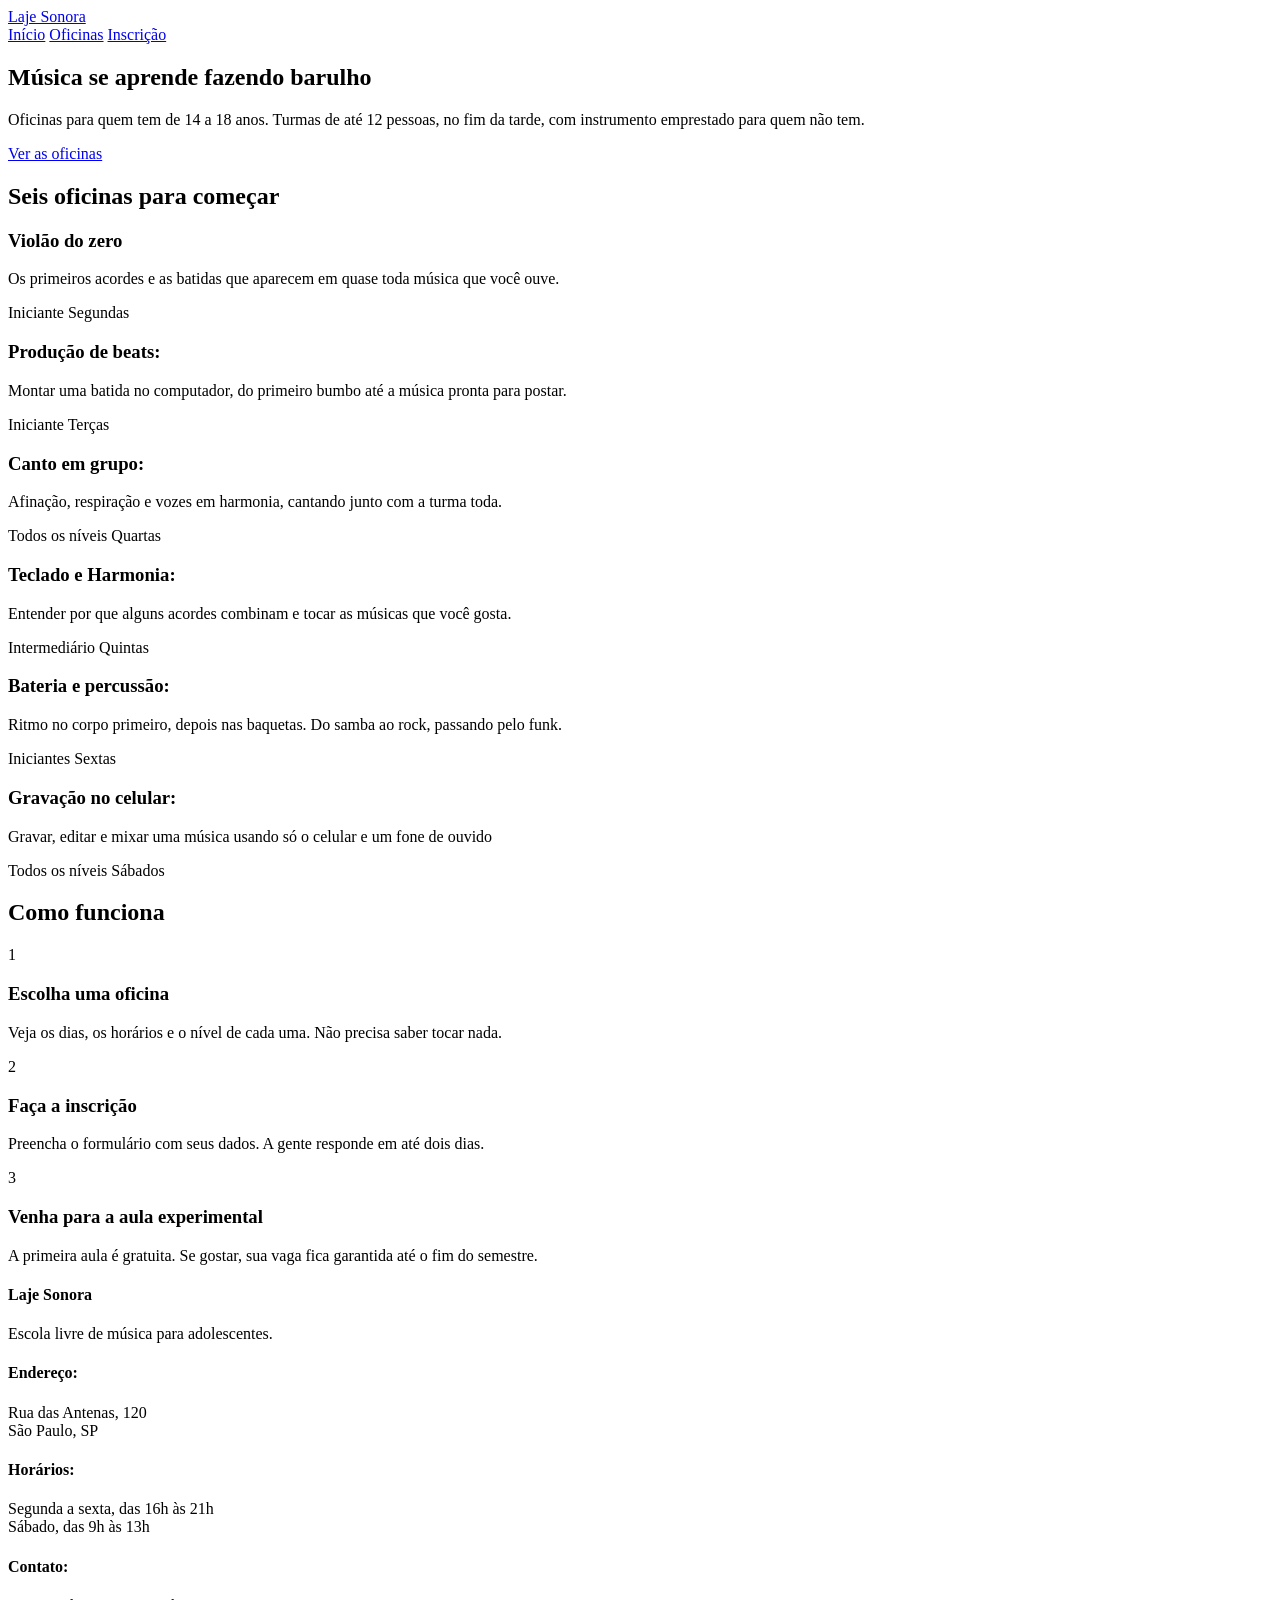
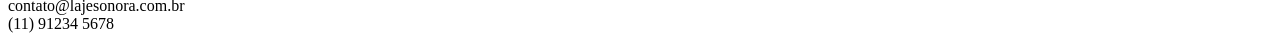
==== index.html @ d227be57 "Initial commit" ====
<!DOCTYPE html>
<html lang="pt-br">
<head>
    <meta charset="UTF-8">
    <meta name="viewport" content="width=device-width, initial-scale=1.0">
   <link rel="preconnect" href="https://fonts.googleapis.com">
<link rel="preconnect" href="https://fonts.gstatic.com" crossorigin>
<link href="https://fonts.googleapis.com/css2?family=Big+Shoulders:opsz,wght@10..72,100..900&display=swap" rel="stylesheet">
<link rel="preconnect" href="https://fonts.googleapis.com">
<link rel="preconnect" href="https://fonts.gstatic.com" crossorigin>
<link href="https://fonts.googleapis.com/css2?family=Archivo:ital,wght@0,100..900;1,100..900&family=Big+Shoulders:opsz,wght@10..72,100..900&display=swap" rel="stylesheet">
    <link rel="stylesheet" href="./index.css">
    <title>Laje Sonora | Início</title>
</head>
<body>
<header class="conteudo topo">
<a href="index.html" class="logo">Laje Sonora</a>
<nav class="menu">
<a href="index.html" class="atual">Início</a>
<a href="oficinas.html">Oficinas</a>
<a href="inscricao.html">Inscrição</a>
</nav>
</header>
<main>
    <section class="conteudo cartazes">
        <div class="cartaz cartaz-principal">
            <h1>Música se aprende fazendo barulho</h1>
        </div>
        <div class="cartaz cartaz-lateral">
            <p>Oficinas para quem tem de 14 a 18 anos. Turmas de até 12 pessoas, no fim da tarde, com instrumento emprestado para quem não tem.</p>
            <a href="oficinas.html" class="botao">Ver as oficinas</a>
        </div>
    </section>
    <section class="conteudo secao">
        <h2 class="titulo-secao">Seis oficinas para começar </h2> 
        <div class="cards">
            <article class="card">
                <div class="foto foto-azul"></div>
                <div class="card-texto">
                    <h3>Violão do zero</h3>
                    <p>Os primeiros acordes e as batidas que aparecem em quase toda música que você ouve.</p>
                    <div class="card-info">
                        <span>Iniciante</span>
                        <span>Segundas</span>
                    </div>
                </div>
            </article>
                        <article class="card">
                <div class="foto-amarela"></div>
                <div class="card-texto">
                    <h3>Produção de beats:</h3>
                    <p>Montar uma batida no computador, do primeiro bumbo até a música pronta para postar.</p>
                    <div class="card-info">
                        <span>Iniciante</span>
                        <span>Terças</span>
                    </div>
                </div>
            </article>
                <article class="card">
                <div class="foto-tinta"></div>
                <div class="card-texto">
                    <h3>Canto em grupo:</h3>
                    <p>Afinação, respiração e vozes em harmonia, cantando junto com a turma toda.</p>
                    <div class="card-info">
                        <span>Todos os níveis</span>
                        <span>Quartas</span>
                    </div>
                </div>
            </article>
             <article class="card">
                <div class="foto"></div>
                <div class="card-texto">
                    <h3>Teclado e Harmonia:</h3>
                    <p>Entender por que alguns acordes combinam e tocar as músicas que você gosta.</p>
                    <div class="card-info">
                        <span>Intermediário</span>
                        <span>Quintas</span>
                    </div>
                </div>
            </article>
        </article class="card">
                <div class="foto-azul"></div>
                <div class="card-texto">
                    <h3>Bateria e percussão:</h3>
                    <p>Ritmo no corpo primeiro, depois nas baquetas. Do samba ao rock, passando pelo funk.</p>
                    <div class="card-info">
                        <span>Iniciantes</span>
                        <span>Sextas</span>
                    </div>
                </div>
            </article>
             </article class="card">
                <div class="foto-amarela"></div>
                <div class="card-texto">
                    <h3>Gravação no celular:</h3>
                    <p>Gravar, editar e mixar uma música usando só o celular e um fone de ouvido</p>
                    <div class="card-info">
                        <span>Todos os níveis</span>
                        <span>Sábados</span>
                    </div>
                </div>
            </article>
        </div>
    </section>
    <section class="conteudo secao">
        <h2 class="titulo-secao">Como funciona</h2>
        <div class="passos">
            <div class="passo">
                <p class="passo-numero">1</p>
                <h3>Escolha uma oficina</h3>
                <p>Veja os dias, os horários e o nível de cada uma. Não precisa saber tocar nada.</p>
            </div>
            <div class="passo">
                <p class="passo-numero">2</p>
                <h3>Faça a inscrição</h3>
                <p>Preencha o formulário com seus dados. A gente responde em até dois dias.</p>
            </div>
             </div>
            <div class="passo">
                <p class="passo-numero">3</p>
                <h3>Venha para a aula experimental</h3>
                <p> A primeira aula é gratuita. Se gostar, sua vaga fica garantida até o fim do semestre.</p>
            </div>
        </div>
    </section>

</main>
<footer class="rodape">
    <div class="rodape-coluna">
        <h4>Laje Sonora</h4>
        <p>Escola livre de música para adolescentes.</p>
        <h4>Endereço: </h4>
        <p>Rua das Antenas, 120 <br> São Paulo, SP</p>
       
        <h4>Horários:</h4>
        <p>Segunda a sexta, das 16h às 21h <br>Sábado, das 9h às 13h </p>
       
        <h4>Contato:</h4>
        <p>contato@lajesonora.com.br <br>(11) 91234 5678</p>
    </div>
</footer>
</body>
</html>
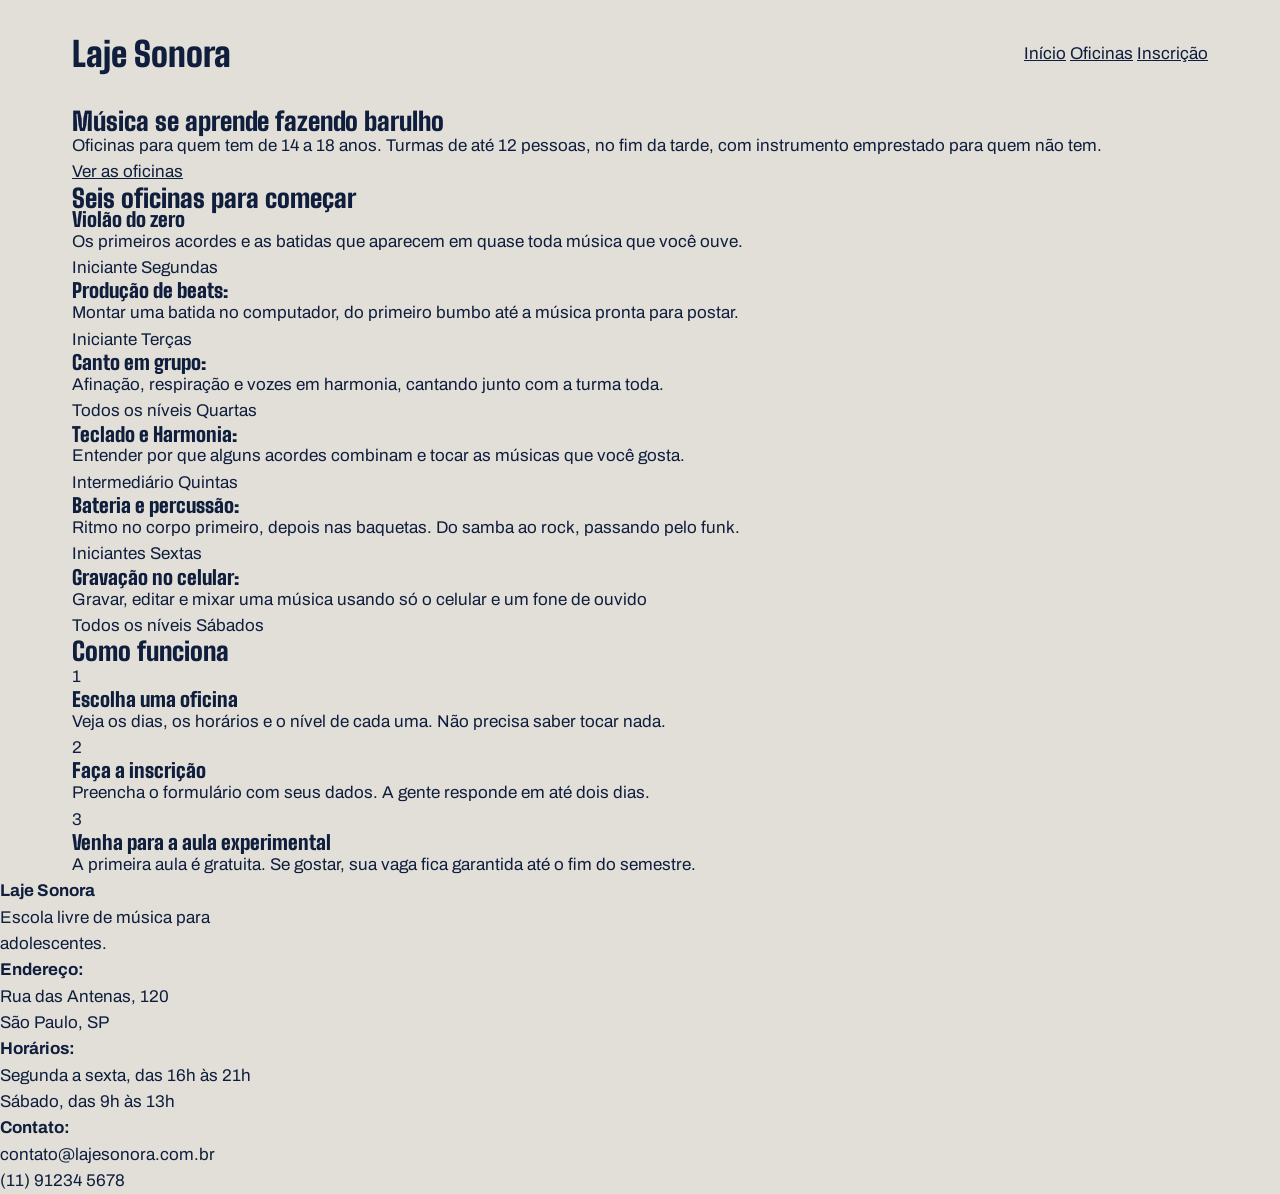
==== commit 0c574de2: "CSS geral: reset, variáveis e fontes" ====
--- a/index.html
+++ b/index.html
@@ -1,84 +1,90 @@
 <!DOCTYPE html>
 <html lang="pt-br">
+
 <head>
     <meta charset="UTF-8">
     <meta name="viewport" content="width=device-width, initial-scale=1.0">
-   <link rel="preconnect" href="https://fonts.googleapis.com">
-<link rel="preconnect" href="https://fonts.gstatic.com" crossorigin>
-<link href="https://fonts.googleapis.com/css2?family=Big+Shoulders:opsz,wght@10..72,100..900&display=swap" rel="stylesheet">
-<link rel="preconnect" href="https://fonts.googleapis.com">
-<link rel="preconnect" href="https://fonts.gstatic.com" crossorigin>
-<link href="https://fonts.googleapis.com/css2?family=Archivo:ital,wght@0,100..900;1,100..900&family=Big+Shoulders:opsz,wght@10..72,100..900&display=swap" rel="stylesheet">
+    <link rel="preconnect" href="https://fonts.googleapis.com">
+    <link rel="preconnect" href="https://fonts.gstatic.com" crossorigin>
+    <link href="https://fonts.googleapis.com/css2?family=Big+Shoulders:opsz,wght@10..72,100..900&display=swap"
+        rel="stylesheet">
+    <link rel="preconnect" href="https://fonts.googleapis.com">
+    <link rel="preconnect" href="https://fonts.gstatic.com" crossorigin>
+    <link
+        href="https://fonts.googleapis.com/css2?family=Archivo:ital,wght@0,100..900;1,100..900&family=Big+Shoulders:opsz,wght@10..72,100..900&display=swap"
+        rel="stylesheet">
     <link rel="stylesheet" href="./index.css">
     <title>Laje Sonora | Início</title>
 </head>
+
 <body>
-<header class="conteudo topo">
-<a href="index.html" class="logo">Laje Sonora</a>
-<nav class="menu">
-<a href="index.html" class="atual">Início</a>
-<a href="oficinas.html">Oficinas</a>
-<a href="inscricao.html">Inscrição</a>
-</nav>
-</header>
-<main>
-    <section class="conteudo cartazes">
-        <div class="cartaz cartaz-principal">
-            <h1>Música se aprende fazendo barulho</h1>
-        </div>
-        <div class="cartaz cartaz-lateral">
-            <p>Oficinas para quem tem de 14 a 18 anos. Turmas de até 12 pessoas, no fim da tarde, com instrumento emprestado para quem não tem.</p>
-            <a href="oficinas.html" class="botao">Ver as oficinas</a>
-        </div>
-    </section>
-    <section class="conteudo secao">
-        <h2 class="titulo-secao">Seis oficinas para começar </h2> 
-        <div class="cards">
-            <article class="card">
-                <div class="foto foto-azul"></div>
-                <div class="card-texto">
-                    <h3>Violão do zero</h3>
-                    <p>Os primeiros acordes e as batidas que aparecem em quase toda música que você ouve.</p>
-                    <div class="card-info">
-                        <span>Iniciante</span>
-                        <span>Segundas</span>
+    <header class="conteudo topo">
+        <a href="index.html" class="logo">Laje Sonora</a>
+        <nav class="menu">
+            <a href="index.html" class="atual">Início</a>
+            <a href="oficinas.html">Oficinas</a>
+            <a href="inscricao.html">Inscrição</a>
+        </nav>
+    </header>
+    <main>
+        <section class="conteudo cartazes">
+            <div class="cartaz cartaz-principal">
+                <h1>Música se aprende fazendo barulho</h1>
+            </div>
+            <div class="cartaz cartaz-lateral">
+                <p>Oficinas para quem tem de 14 a 18 anos. Turmas de até 12 pessoas, no fim da tarde, com instrumento
+                    emprestado para quem não tem.</p>
+                <a href="oficinas.html" class="botao">Ver as oficinas</a>
+            </div>
+        </section>
+        <section class="conteudo secao">
+            <h2 class="titulo-secao">Seis oficinas para começar </h2>
+            <div class="cards">
+                <article class="card">
+                    <div class="foto foto-azul"></div>
+                    <div class="card-texto">
+                        <h3>Violão do zero</h3>
+                        <p>Os primeiros acordes e as batidas que aparecem em quase toda música que você ouve.</p>
+                        <div class="card-info">
+                            <span>Iniciante</span>
+                            <span>Segundas</span>
+                        </div>
                     </div>
-                </div>
-            </article>
-                        <article class="card">
-                <div class="foto-amarela"></div>
-                <div class="card-texto">
-                    <h3>Produção de beats:</h3>
-                    <p>Montar uma batida no computador, do primeiro bumbo até a música pronta para postar.</p>
-                    <div class="card-info">
-                        <span>Iniciante</span>
-                        <span>Terças</span>
+                </article>
+                <article class="card">
+                    <div class="foto-amarela"></div>
+                    <div class="card-texto">
+                        <h3>Produção de beats:</h3>
+                        <p>Montar uma batida no computador, do primeiro bumbo até a música pronta para postar.</p>
+                        <div class="card-info">
+                            <span>Iniciante</span>
+                            <span>Terças</span>
+                        </div>
                     </div>
-                </div>
-            </article>
+                </article>
                 <article class="card">
-                <div class="foto-tinta"></div>
-                <div class="card-texto">
-                    <h3>Canto em grupo:</h3>
-                    <p>Afinação, respiração e vozes em harmonia, cantando junto com a turma toda.</p>
-                    <div class="card-info">
-                        <span>Todos os níveis</span>
-                        <span>Quartas</span>
+                    <div class="foto-tinta"></div>
+                    <div class="card-texto">
+                        <h3>Canto em grupo:</h3>
+                        <p>Afinação, respiração e vozes em harmonia, cantando junto com a turma toda.</p>
+                        <div class="card-info">
+                            <span>Todos os níveis</span>
+                            <span>Quartas</span>
+                        </div>
                     </div>
-                </div>
-            </article>
-             <article class="card">
-                <div class="foto"></div>
-                <div class="card-texto">
-                    <h3>Teclado e Harmonia:</h3>
-                    <p>Entender por que alguns acordes combinam e tocar as músicas que você gosta.</p>
-                    <div class="card-info">
-                        <span>Intermediário</span>
-                        <span>Quintas</span>
+                </article>
+                <article class="card">
+                    <div class="foto"></div>
+                    <div class="card-texto">
+                        <h3>Teclado e Harmonia:</h3>
+                        <p>Entender por que alguns acordes combinam e tocar as músicas que você gosta.</p>
+                        <div class="card-info">
+                            <span>Intermediário</span>
+                            <span>Quintas</span>
+                        </div>
                     </div>
-                </div>
-            </article>
-        </article class="card">
+                </article>
+                </article class="card">
                 <div class="foto-azul"></div>
                 <div class="card-texto">
                     <h3>Bateria e percussão:</h3>
@@ -88,8 +94,8 @@
                         <span>Sextas</span>
                     </div>
                 </div>
-            </article>
-             </article class="card">
+                </article>
+                </article class="card">
                 <div class="foto-amarela"></div>
                 <div class="card-texto">
                     <h3>Gravação no celular:</h3>
@@ -99,45 +105,54 @@
                         <span>Sábados</span>
                     </div>
                 </div>
-            </article>
-        </div>
-    </section>
-    <section class="conteudo secao">
-        <h2 class="titulo-secao">Como funciona</h2>
-        <div class="passos">
-            <div class="passo">
-                <p class="passo-numero">1</p>
-                <h3>Escolha uma oficina</h3>
-                <p>Veja os dias, os horários e o nível de cada uma. Não precisa saber tocar nada.</p>
+                </article>
             </div>
-            <div class="passo">
-                <p class="passo-numero">2</p>
-                <h3>Faça a inscrição</h3>
-                <p>Preencha o formulário com seus dados. A gente responde em até dois dias.</p>
+        </section>
+        <section class="conteudo secao">
+            <h2 class="titulo-secao">Como funciona</h2>
+            <div class="passos">
+                <div class="passo">
+                    <p class="passo-numero">1</p>
+                    <h3>Escolha uma oficina</h3>
+                    <p>Veja os dias, os horários e o nível de cada uma. Não precisa saber tocar nada.</p>
+                </div>
+                <div class="passo">
+                    <p class="passo-numero">2</p>
+                    <h3>Faça a inscrição</h3>
+                    <p>Preencha o formulário com seus dados. A gente responde em até dois dias.</p>
+                </div>
             </div>
-             </div>
             <div class="passo">
                 <p class="passo-numero">3</p>
                 <h3>Venha para a aula experimental</h3>
                 <p> A primeira aula é gratuita. Se gostar, sua vaga fica garantida até o fim do semestre.</p>
             </div>
+            </div>
+        </section>
+
+    </main>
+    <footer class="rodape">
+        <div class="rodape-colunas">
+            <div class="rodape-coluna">
+                <h4>Laje Sonora</h4>
+                <p>Escola livre de música para <br>adolescentes.</p>
+            </div>
+           <div class="rodape-coluna">
+             <h4>Endereço: </h4>
+            <p>Rua das Antenas, 120 <br> São Paulo, SP</p>
+           </div>
+
+            <div class="rodape coluna">
+                <h4>Horários:</h4>
+            <p>Segunda a sexta, das 16h às 21h <br>Sábado, das 9h às 13h </p>
         </div>
-    </section>
 
-</main>
-<footer class="rodape">
-    <div class="rodape-coluna">
-        <h4>Laje Sonora</h4>
-        <p>Escola livre de música para adolescentes.</p>
-        <h4>Endereço: </h4>
-        <p>Rua das Antenas, 120 <br> São Paulo, SP</p>
-       
-        <h4>Horários:</h4>
-        <p>Segunda a sexta, das 16h às 21h <br>Sábado, das 9h às 13h </p>
-       
-        <h4>Contato:</h4>
-        <p>contato@lajesonora.com.br <br>(11) 91234 5678</p>
-    </div>
-</footer>
+           <div class="rodape-coluna">
+             <h4>Contato:</h4>
+            <p>contato@lajesonora.com.br <br>(11) 91234 5678</p>
+           </div>
+        </div>
+    </footer>
 </body>
+
 </html>
--- a/index.css
+++ b/index.css
@@ -0,0 +1,52 @@
+*{
+    margin: 0;
+    padding: 0;
+    box-sizing: border-box;
+}
+:root{
+ --concreto: #E2DFD8;
+ --concreto-escuro: #CBC7BE;
+--tinta : #0F1E3D;
+--caixa-dagua: #1F5FBF;
+--fita: #F3C623;
+--branco: #FFFFFF;
+
+--fonte-cartaz: "Big Shoulders",  "Arial Narrow", sans-serif;
+--fonte-texto: "Archivo", Arial, sans-serif;
+}
+
+body{
+    background-color: #E2DFD8;
+    color: #0F1E3D;
+    font-family: var(--fonte-texto);
+    font-size: 17px;
+    line-height: 1.55;
+}
+a { 
+    color: inherit;
+}
+
+h1, h2, h3{
+    font-family: var(--fonte-cartaz);
+    font-weight: 900;
+    line-height: 0.95;
+}
+
+.conteudo {
+    max-width: 1200px;
+    margin-inline: auto;
+    padding-inline: 32px;
+}
+.topo {
+    padding-block: 28px;
+display: flex;
+justify-content: space-between;
+align-items: center;
+}
+
+.logo {
+    font-family: var(--fonte-cartaz);
+    font-size: 34px;
+    font-weight: 900;
+    text-decoration: none;
+}
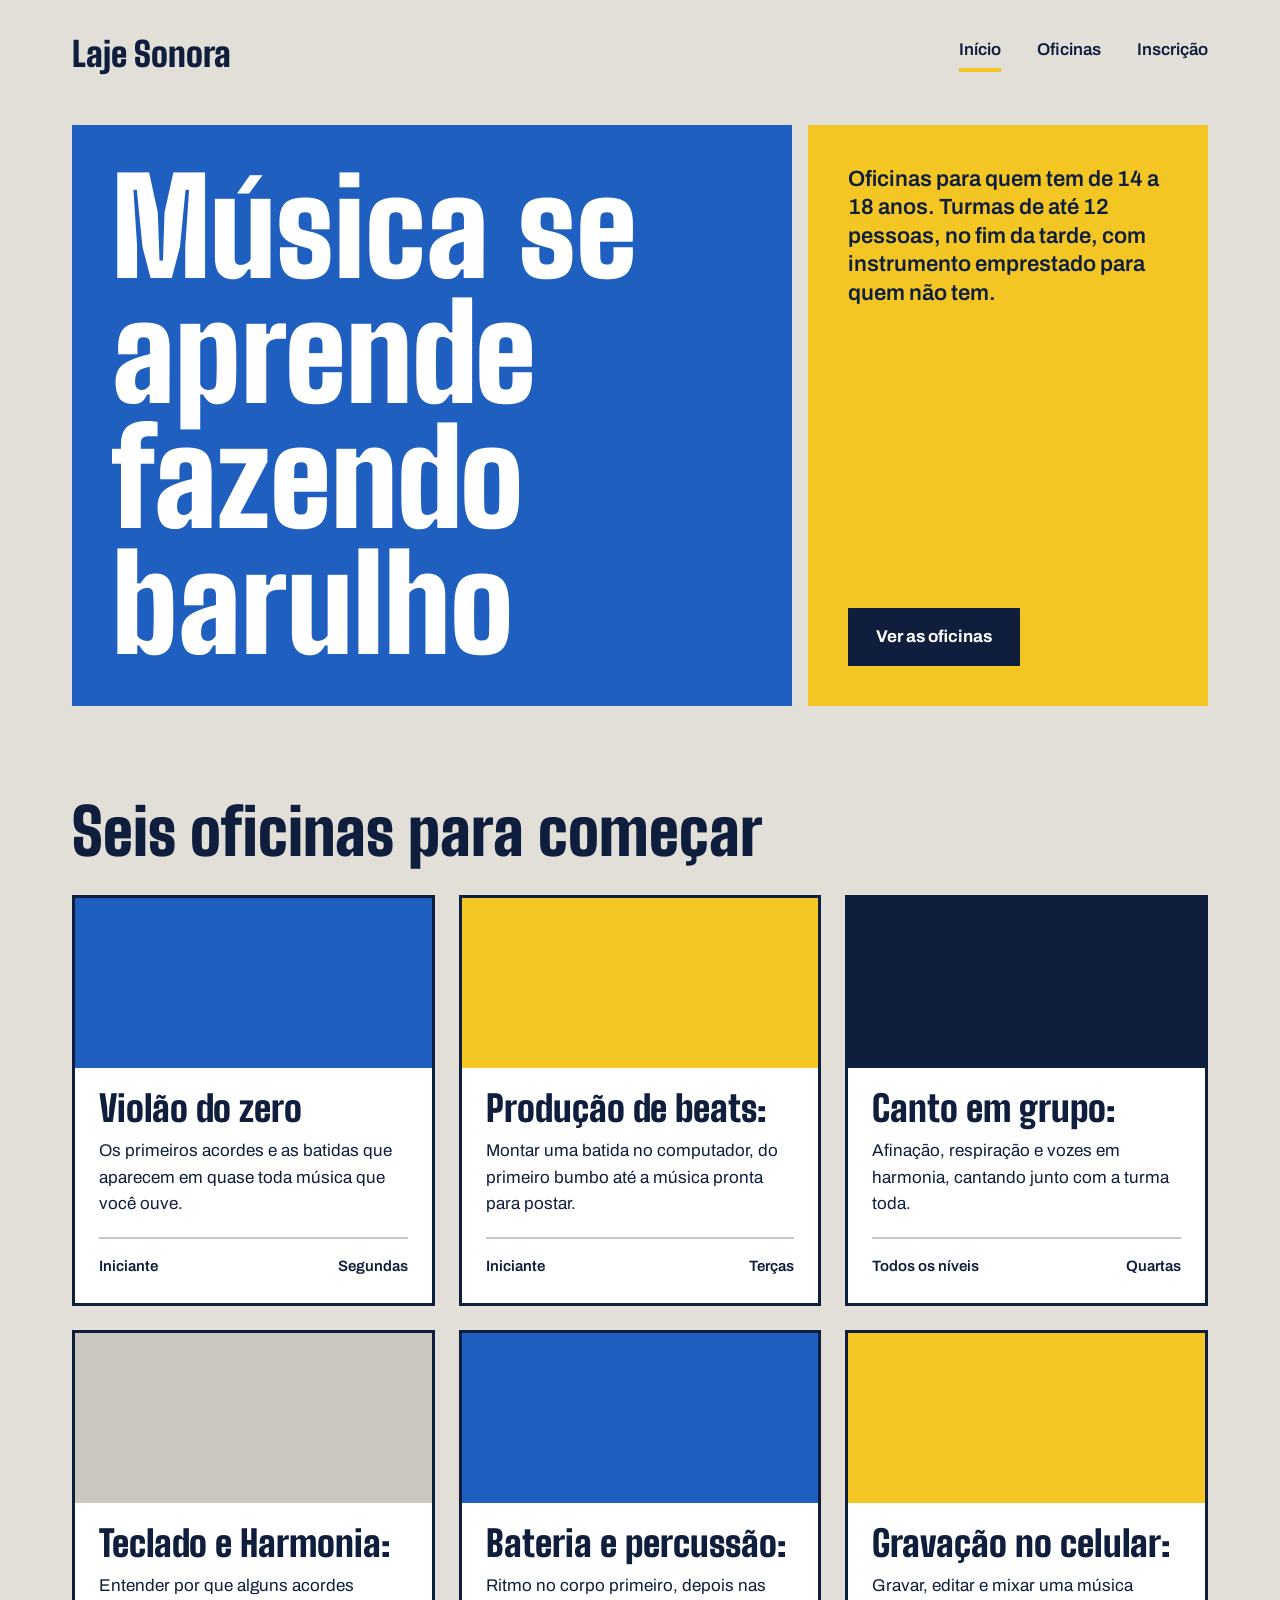
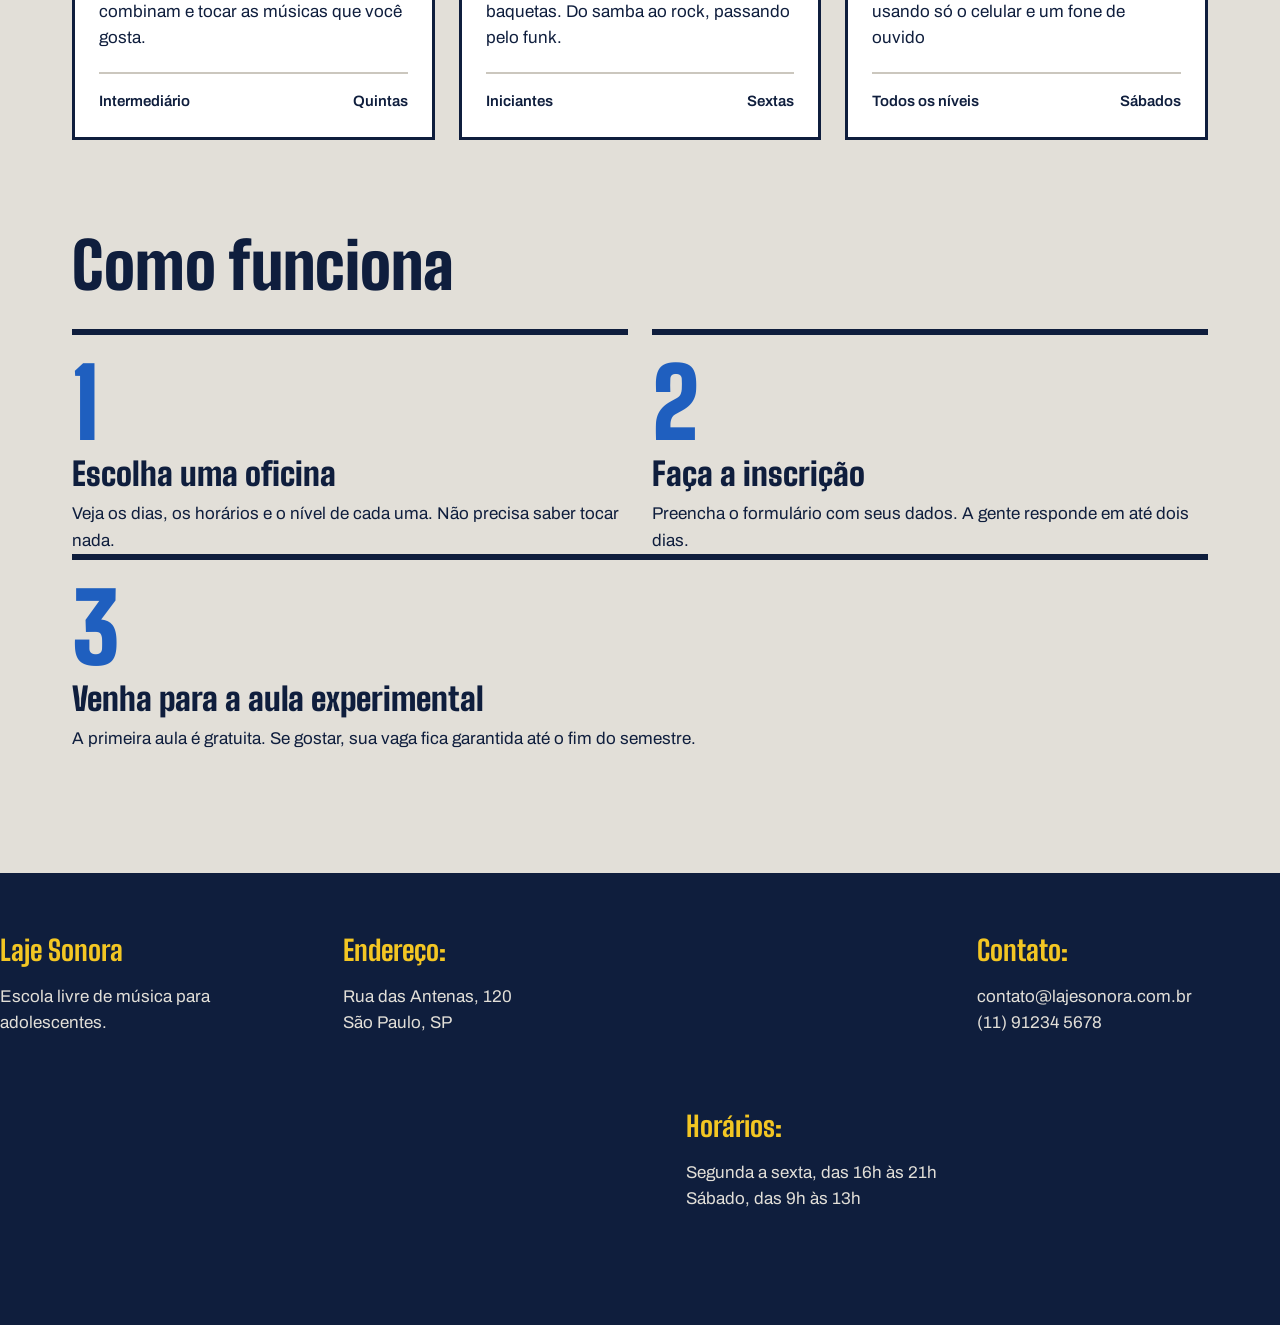
==== commit 6b747848: "Página inicial pronta" ====
--- a/index.html
+++ b/index.html
@@ -52,7 +52,7 @@
                     </div>
                 </article>
                 <article class="card">
-                    <div class="foto-amarela"></div>
+                    <div class="foto foto-amarela"></div>
                     <div class="card-texto">
                         <h3>Produção de beats:</h3>
                         <p>Montar uma batida no computador, do primeiro bumbo até a música pronta para postar.</p>
@@ -63,7 +63,7 @@
                     </div>
                 </article>
                 <article class="card">
-                    <div class="foto-tinta"></div>
+                    <div class="foto foto-tinta"></div>
                     <div class="card-texto">
                         <h3>Canto em grupo:</h3>
                         <p>Afinação, respiração e vozes em harmonia, cantando junto com a turma toda.</p>
@@ -84,8 +84,8 @@
                         </div>
                     </div>
                 </article>
-                </article class="card">
-                <div class="foto-azul"></div>
+                <article class="card">
+                <div class="foto foto-azul"></div>
                 <div class="card-texto">
                     <h3>Bateria e percussão:</h3>
                     <p>Ritmo no corpo primeiro, depois nas baquetas. Do samba ao rock, passando pelo funk.</p>
@@ -95,8 +95,8 @@
                     </div>
                 </div>
                 </article>
-                </article class="card">
-                <div class="foto-amarela"></div>
+                <article class="card">
+                <div class="foto foto-amarela"></div>
                 <div class="card-texto">
                     <h3>Gravação no celular:</h3>
                     <p>Gravar, editar e mixar uma música usando só o celular e um fone de ouvido</p>
@@ -137,20 +137,20 @@
                 <h4>Laje Sonora</h4>
                 <p>Escola livre de música para <br>adolescentes.</p>
             </div>
-           <div class="rodape-coluna">
-             <h4>Endereço: </h4>
-            <p>Rua das Antenas, 120 <br> São Paulo, SP</p>
-           </div>
+            <div class="rodape-coluna">
+                <h4>Endereço: </h4>
+                <p>Rua das Antenas, 120 <br> São Paulo, SP</p>
+            </div>
 
             <div class="rodape coluna">
                 <h4>Horários:</h4>
-            <p>Segunda a sexta, das 16h às 21h <br>Sábado, das 9h às 13h </p>
-        </div>
+                <p>Segunda a sexta, das 16h às 21h <br>Sábado, das 9h às 13h </p>
+            </div>
 
-           <div class="rodape-coluna">
-             <h4>Contato:</h4>
-            <p>contato@lajesonora.com.br <br>(11) 91234 5678</p>
-           </div>
+            <div class="rodape-coluna">
+                <h4>Contato:</h4>
+                <p>contato@lajesonora.com.br <br>(11) 91234 5678</p>
+            </div>
         </div>
     </footer>
 </body>
--- a/index.css
+++ b/index.css
@@ -49,4 +49,185 @@
     font-size: 34px;
     font-weight: 900;
     text-decoration: none;
+}
+
+.menu {
+    display: flex;
+    gap: 36px;
+}
+
+.menu a {
+    font-weight: 600;
+    text-decoration: none;
+    padding-bottom: 4px;
+    border-bottom: 4px solid transparent;
+}
+
+.menu a:hover {
+    border-bottom-color: var(--tinta);
+}
+
+.menu a.atual {
+    border-bottom-color: var(--fita);
+}
+
+.cartazes {
+    margin-top: 16px;
+    display: flex;
+    gap: 16px;
+}
+
+.cartaz {
+    padding: 40px;
+}
+
+.cartaz-principal {
+    background: var(--caixa-dagua);
+    color: var(--branco);
+    flex: 2; 
+
+    h1 {
+    font-size: 132px;
+    max-width: 9ch;
+}
+}
+
+.cartaz-lateral {
+    background: var(--fita);
+    flex: 1;
+    display: flex;
+    flex-direction: column;
+    justify-content: space-between;
+    gap: 32px;
+    align-items: flex-start;
+
+    p {
+    font-size: 22px;
+    font-weight: 600;
+    line-height: 1.3;
+}
+}
+
+.botao {
+background: var(--tinta);
+color: var(--branco);
+font-weight: 700;
+text-decoration: none;
+padding: 16px 28px;
+border: none;
+font-family: var(--fonte-texto);
+font-size: 17px;
+cursor: pointer;
+
+}
+
+.botao:hover {
+    background: var(--caixa-dagua);
+}
+
+.secao {
+    margin-top: 96px;
+}
+.titulo-secao{
+    font-size: 64px;
+    margin-bottom: 32px;
+}
+.cards {
+display: flex;
+flex-wrap: wrap;
+gap: 24px;
+}
+.card{
+    background-color: var(--branco);
+    border: 3px solid var(--tinta);
+    flex: 1 1 340px;
+}
+
+.card .foto{
+    height: 170px;
+}
+
+.foto {
+    background-color: var(--concreto-escuro);
+}
+
+.foto-azul {
+    background-color: var(--caixa-dagua);
+}
+
+.foto-amarela {
+
+    background-color: var(--fita);
+}
+
+.foto-tinta {
+     background-color: var(--tinta);
+}
+
+.card-texto {
+    padding: 24px;
+}
+
+.card h3 {
+    font-size: 36px;
+    margin-bottom: 12px;
+}
+
+.card-info {
+    margin-top: 20px;
+    padding-top: 16px;
+    border-top: 2px solid var(--concreto-escuro);
+     font-weight: 600;
+     font-size: 15px;
+     display: flex;
+     justify-content: space-between;
+}
+
+.passos {
+    display: flex;
+    gap: 24px;
+
+}
+.passo {
+    border-top: 6px solid var(--tinta);
+    padding-top: 20px;
+   flex: 1;
+}
+
+.passo-numero {
+    font-family: var(--fonte-cartaz);
+    font-size: 96px;
+    font-weight: 900;
+    line-height: 1;
+    color: var(--caixa-dagua);
+}
+
+.passo h3 {
+    font-size: 32px;
+    margin-block: 8px 12px;
+}
+
+.rodape {
+    margin-top: 120px;
+    background-color: var(--tinta);
+    color: var(--concreto);
+    padding-top: 56px;
+    padding-bottom: 56px;
+    
+}
+
+.rodape-colunas {
+    display: flex;
+    gap: 40px;
+}
+
+.rodape-coluna {
+    flex: 1;
+}
+
+.rodape h4 {
+    font-family: var(--fonte-cartaz);
+    font-size: 28px;
+    color: var(--fita);
+    margin-bottom: 12px;
 }
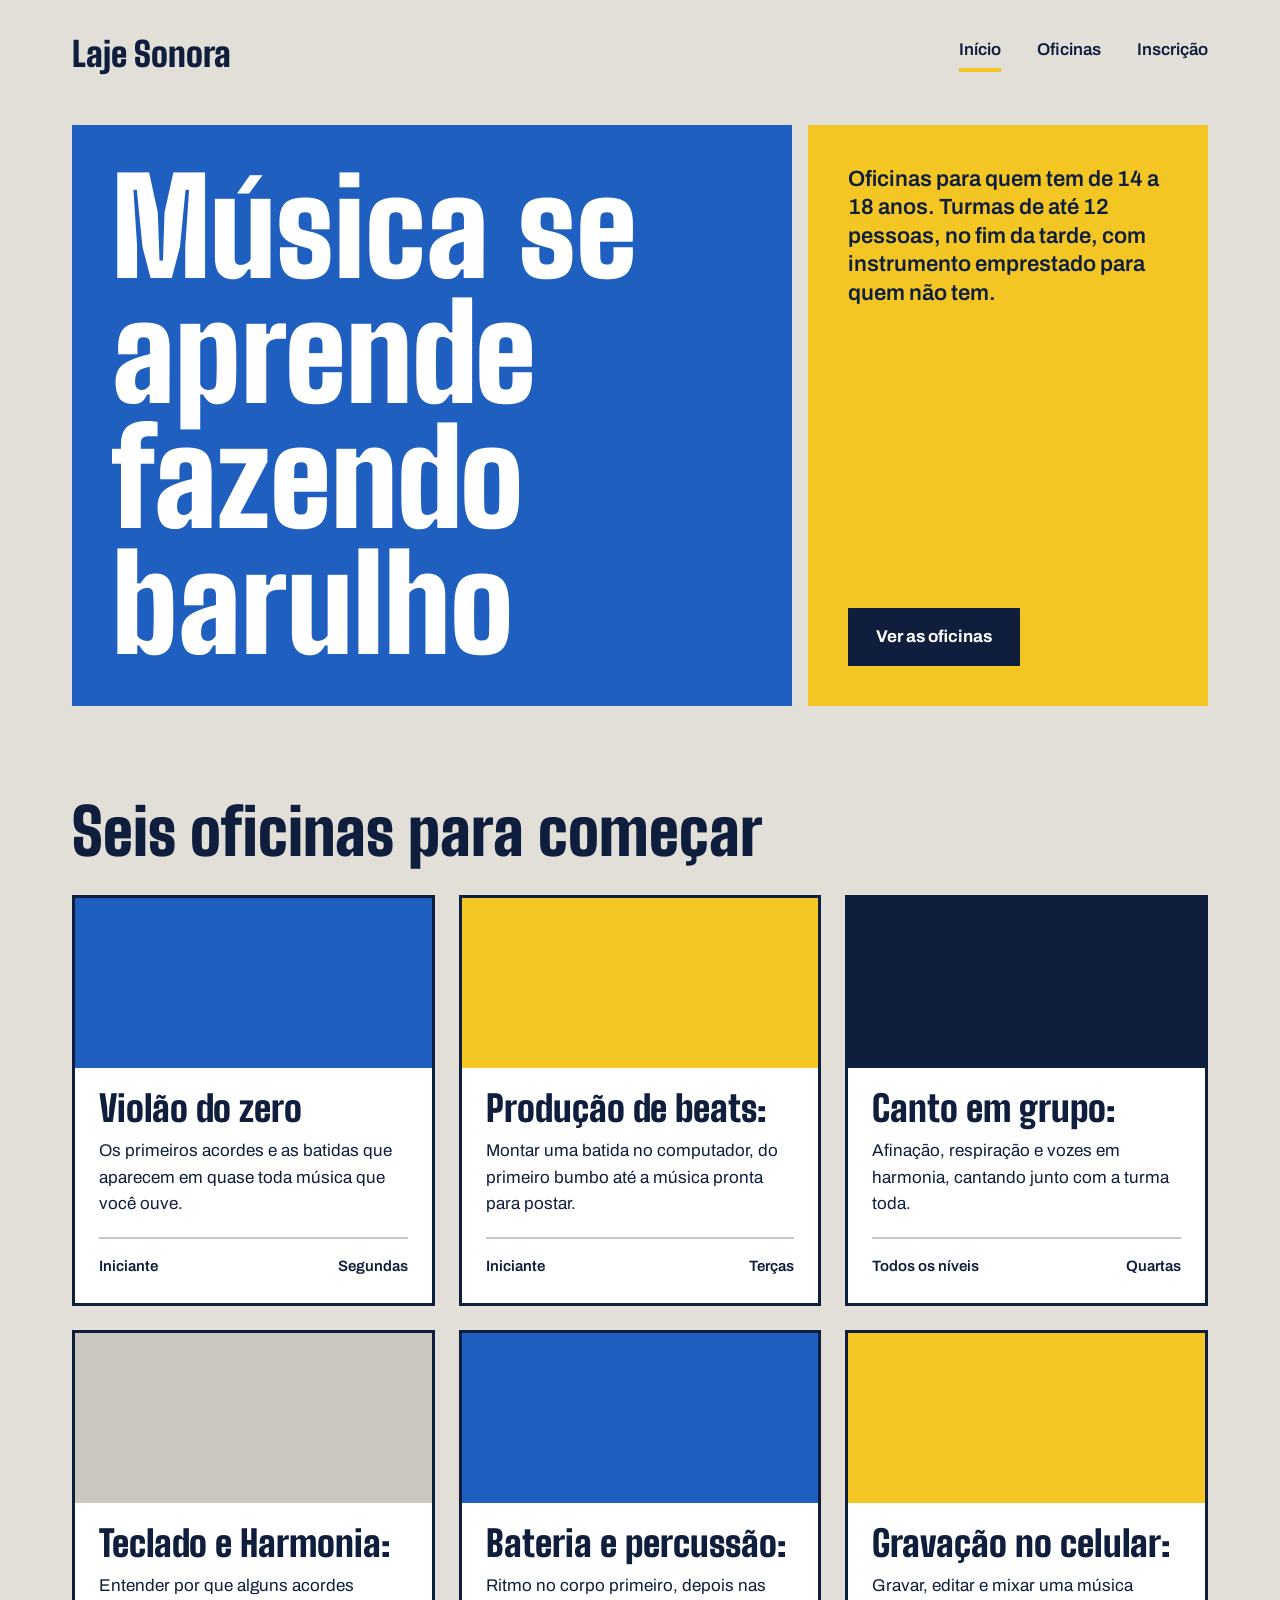
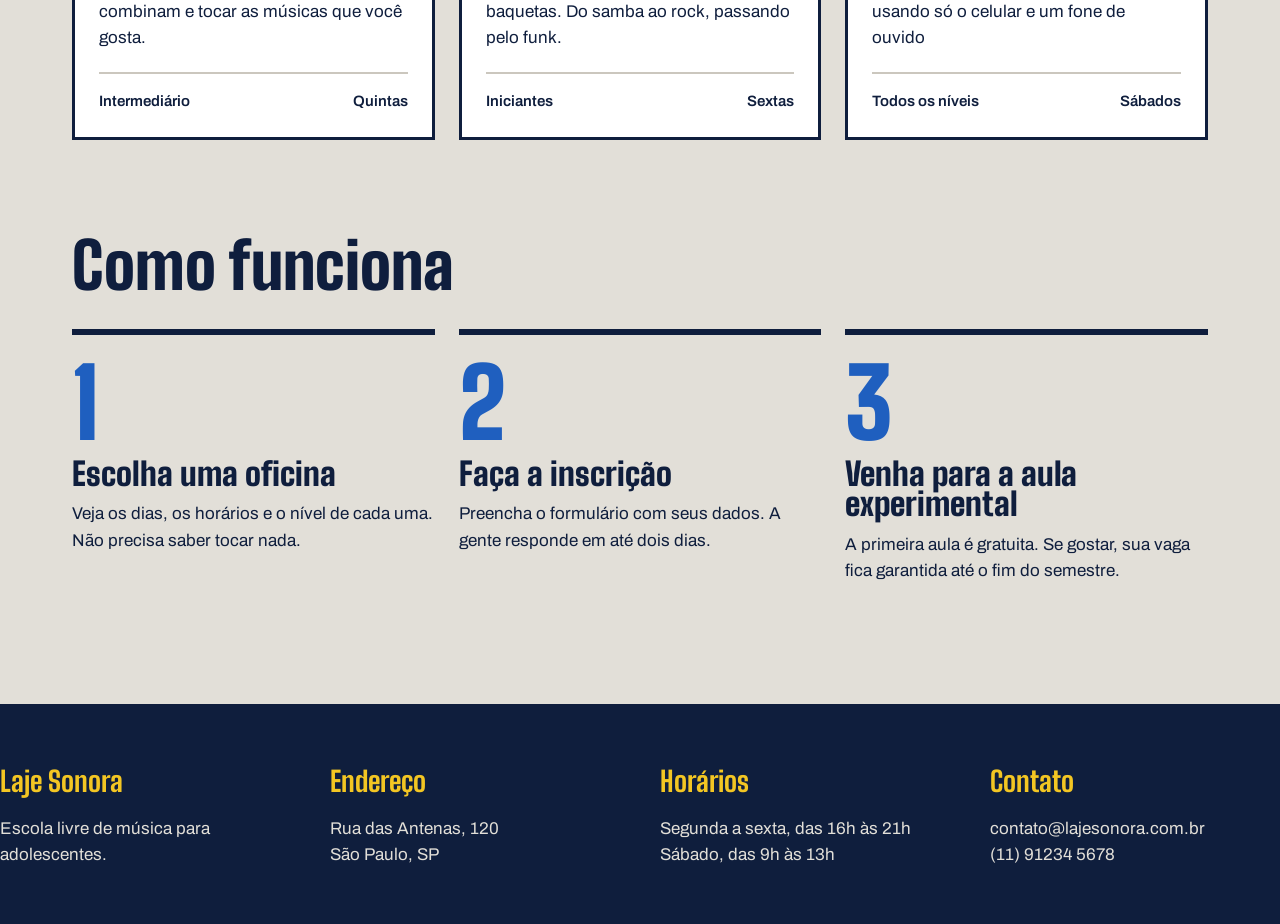
==== commit 588f7cf2: "HTML da página de oficinas" ====
--- a/index.html
+++ b/index.html
@@ -121,7 +121,7 @@
                     <h3>Faça a inscrição</h3>
                     <p>Preencha o formulário com seus dados. A gente responde em até dois dias.</p>
                 </div>
-            </div>
+          
             <div class="passo">
                 <p class="passo-numero">3</p>
                 <h3>Venha para a aula experimental</h3>
@@ -131,28 +131,32 @@
         </section>
 
     </main>
-    <footer class="rodape">
-        <div class="rodape-colunas">
-            <div class="rodape-coluna">
-                <h4>Laje Sonora</h4>
-                <p>Escola livre de música para <br>adolescentes.</p>
-            </div>
-            <div class="rodape-coluna">
-                <h4>Endereço: </h4>
-                <p>Rua das Antenas, 120 <br> São Paulo, SP</p>
-            </div>
+    
+</body>
+<footer class="rodape">
+  <div class="container rodape-colunas">
+    <div class="rodape-coluna">
+      <h4>Laje Sonora</h4>
+      <p>Escola livre de música para adolescentes.</p>
+    </div>
 
-            <div class="rodape coluna">
-                <h4>Horários:</h4>
-                <p>Segunda a sexta, das 16h às 21h <br>Sábado, das 9h às 13h </p>
-            </div>
+    <div class="rodape-coluna">
+      <h4>Endereço</h4>
+      <p>Rua das Antenas, 120</p>
+      <p>São Paulo, SP</p>
+    </div>
 
-            <div class="rodape-coluna">
-                <h4>Contato:</h4>
-                <p>contato@lajesonora.com.br <br>(11) 91234 5678</p>
-            </div>
-        </div>
-    </footer>
-</body>
+    <div class="rodape-coluna">
+      <h4>Horários</h4>
+      <p>Segunda a sexta, das 16h às 21h</p>
+      <p>Sábado, das 9h às 13h</p>
+    </div>
 
+    <div class="rodape-coluna">
+      <h4>Contato</h4>
+      <p>contato@lajesonora.com.br</p>
+      <p>(11) 91234 5678</p>
+    </div>
+  </div>
+</footer>
 </html>
--- a/index.css
+++ b/index.css
@@ -185,8 +185,7 @@
 
 .passos {
     display: flex;
-    gap: 24px;
-
+gap: 24px;
 }
 .passo {
     border-top: 6px solid var(--tinta);
@@ -208,26 +207,25 @@
 }
 
 .rodape {
-    margin-top: 120px;
-    background-color: var(--tinta);
-    color: var(--concreto);
-    padding-top: 56px;
-    padding-bottom: 56px;
-    
+  margin-top: 120px;
+  background-color: var(--tinta);
+  color: var(--concreto);
+  padding-top: 56px;
+  padding-bottom: 56px;
 }
 
 .rodape-colunas {
-    display: flex;
-    gap: 40px;
+  display: flex;
+  gap: 40px;
 }
 
 .rodape-coluna {
-    flex: 1;
+  flex: 1;
 }
 
 .rodape h4 {
-    font-family: var(--fonte-cartaz);
-    font-size: 28px;
-    color: var(--fita);
-    margin-bottom: 12px;
+  font-family: var(--fonte-cartaz);
+  font-size: 28px;
+  color: var(--fita);
+  margin-bottom: 12px;
 }
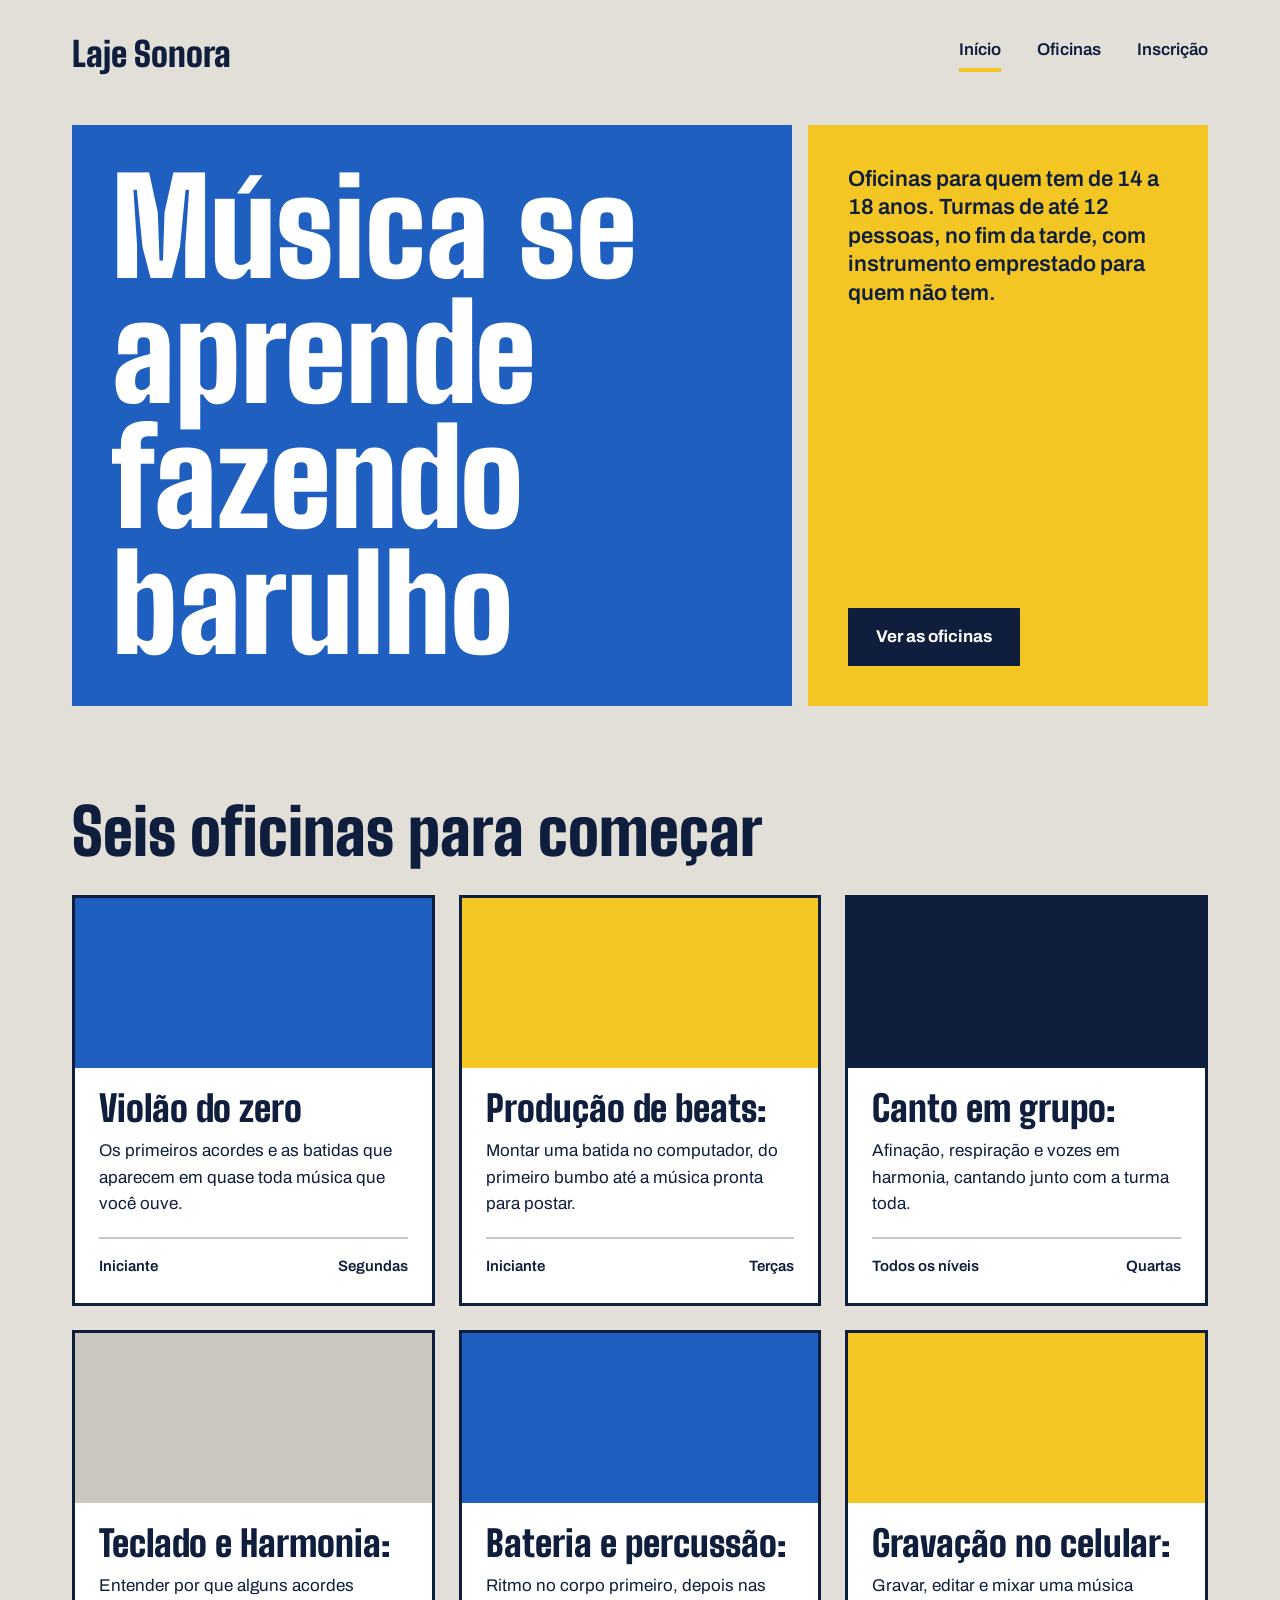
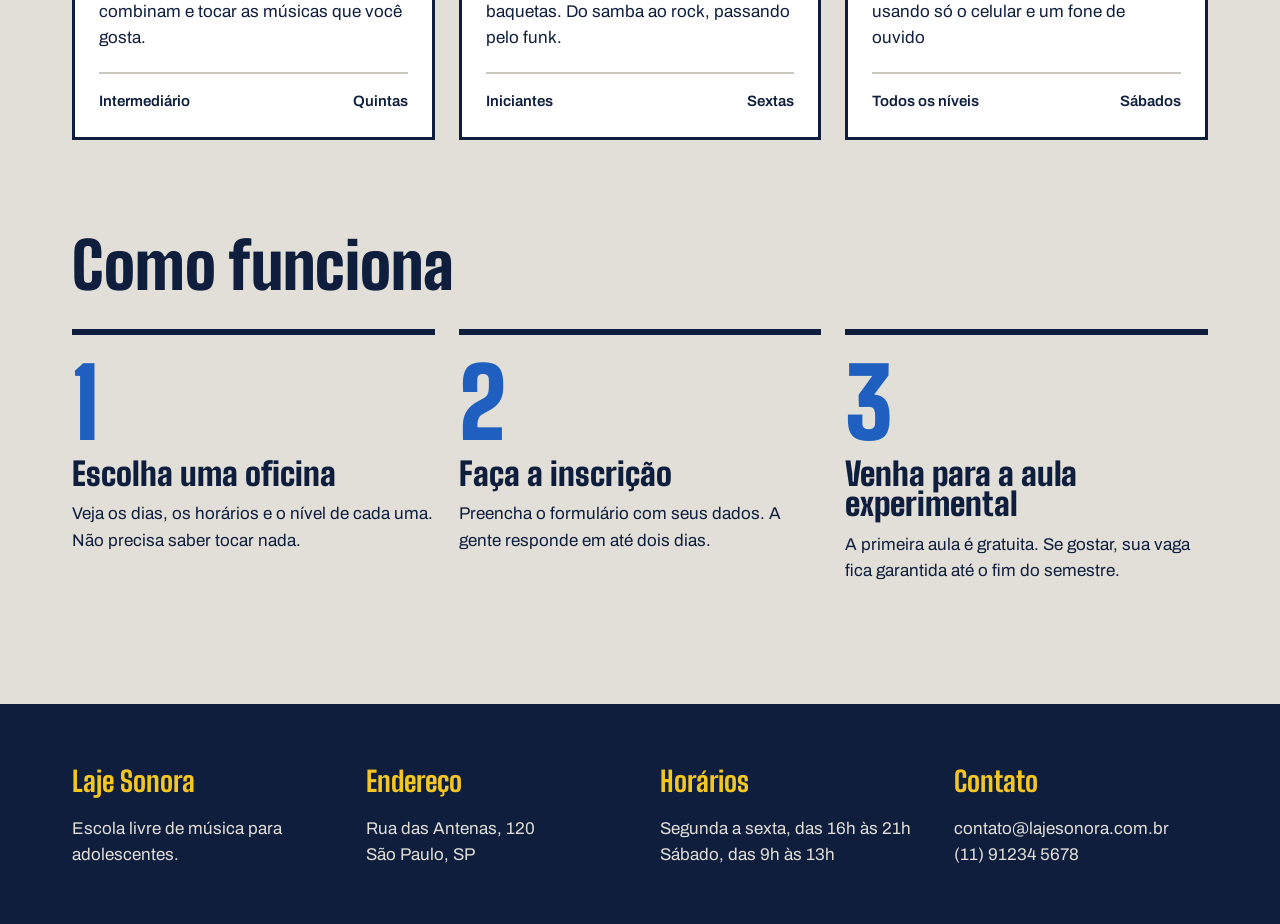
==== commit 691bb229: "commit" ====
--- a/index.html
+++ b/index.html
@@ -134,7 +134,7 @@
     
 </body>
 <footer class="rodape">
-  <div class="container rodape-colunas">
+  <div class="conteudo rodape-colunas">
     <div class="rodape-coluna">
       <h4>Laje Sonora</h4>
       <p>Escola livre de música para adolescentes.</p>
